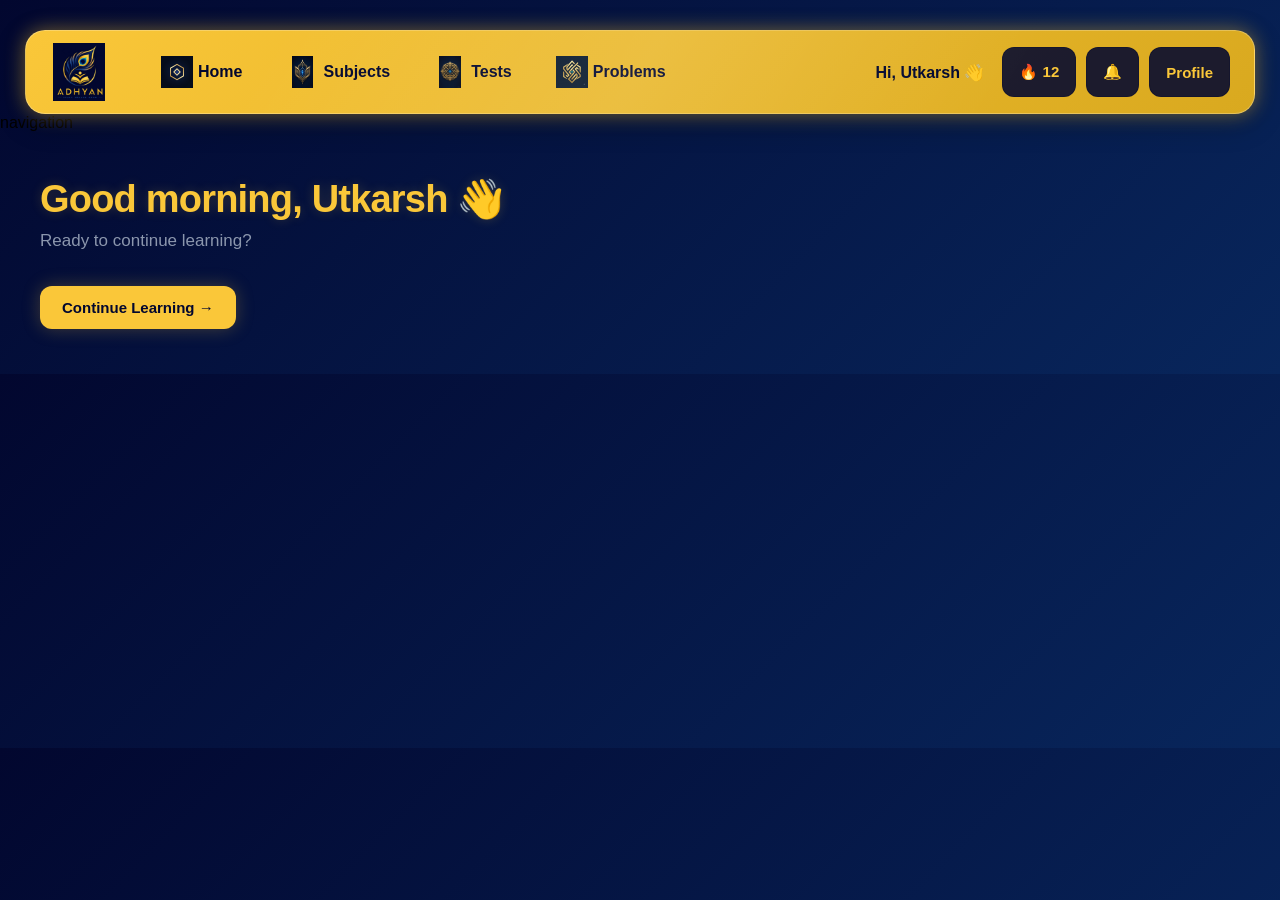
==== dashboard.html @ 23dafc2d "Add files via upload" ====
<!DOCTYPE html>
<html lang="en">

<head>
    <meta charset="UTF-8">
    <meta name="viewport" content="width=device-width, initial-scale=1.0">

    <title>Adhyan Dashboard</title>

    <link rel="stylesheet" href="dashboard.css">
</head>

<body>

    <!-- ========================= -->
    <!--        NAVBAR             -->
    <!-- ========================= -->

    <nav>

        <!-- Adhyan Logo -->
        <div class="logo">
            <img src="logo.png" alt="Adhyan">
        </div>


        <!-- Main Navigation -->
        <div class="nav-links">

            <!-- Home -->
            <button type="button" class="nav-button">
                <img src="homeicon.png" alt="">
                <span>Home</span>
            </button>


            <!-- Subjects -->
            <button type="button" class="nav-button">
                <img src="subjecticon.png" alt="">
                <span>Subjects</span>
            </button>


            <!-- Tests -->
            <button type="button" class="nav-button">
                <img src="testicon.png" alt="">
                <span>Tests</span>
            </button>


            <!-- Problems -->
            <button type="button" class="nav-button">
                <img src="problemicon.png" alt="">
                <span>Problems</span>
            </button>

        </div>


        <!-- User Actions -->
        <div class="user-actions">

            <!-- Greeting -->
            <span class="user-greeting">
                Hi, Utkarsh 👋
            </span>


            <!-- Streak -->
            <button type="button">
                🔥 12
            </button>


            <!-- Notifications -->
            <button type="button">
                🔔
            </button>


            <!-- Profile -->
            <button type="button">
                Profile
            </button>

        </div>

    </nav>


    <!-- ========================= -->
    <!--        SIDEBAR            -->
    <!-- ========================= -->

    <aside>
        navigation
    </aside>


    <!-- ========================= -->
    <!--      MAIN DASHBOARD        -->
    <!-- ========================= -->

    <main>

        <h1>
            Good morning, Utkarsh 👋
        </h1>

        <p>
            Ready to continue learning?
        </p>

        <button type="button">
            Continue Learning →
        </button>

    </main>


</body>

</html>
---- dashboard.css ----
/* ============================= */
/*             BODY              */
/* ============================= */

body {
    margin: 0;

    background: linear-gradient(
        135deg,
        #02072F,
        #08265C
    );

    font-family: Arial, sans-serif;
}


/* ============================= */
/*        GOLDEN NAVBAR          */
/* ============================= */

nav {
    display: flex;
    align-items: center;

    height: 82px;

    padding: 0 24px;

    margin: 30px 25px 0 25px;

    background: linear-gradient(
        135deg,
        #FAC739,
        #D9A91F
    );

    border: 1px solid rgba(255, 255, 255, 0.25);

    border-radius: 20px;

    box-shadow:
        0 0 20px rgba(250, 199, 57, 0.45),
        0 8px 30px rgba(0, 0, 0, 0.30);

    position: relative;
}


/* ============================= */
/*         NAVBAR SHINE          */
/* ============================= */

nav::before {
    content: "";

    position: absolute;

    inset: 0;

    background: linear-gradient(
        120deg,
        transparent 20%,
        rgba(255, 255, 255, 0.20),
        transparent 80%
    );

    opacity: 0.5;

    pointer-events: none;

    border-radius: inherit;
}


/* ============================= */
/*             LOGO              */
/* ============================= */

.logo {
    display: flex;
    align-items: center;

    margin-right: 35px;
}

.logo img {
    width: 58px;
    height: 58px;

    object-fit: contain;
}


/* ============================= */
/*        MAIN NAVIGATION        */
/* ============================= */

.nav-links {
    display: flex;
    align-items: center;

    gap: 8px;
}


/* ============================= */
/*       NAVIGATION BUTTONS      */
/* ============================= */

.nav-button {
    display: flex;
    align-items: center;
    justify-content: center;

    gap: 5px;

    height: 60px;

    padding: 0 18px;

    border: none;

    border-radius: 14px;

    background: transparent;

    color: #02072F;

    font-size: 16px;

    font-weight: 600;

    cursor: pointer;

    transition:
        background 0.25s ease,
        transform 0.25s ease,
        box-shadow 0.25s ease;
}


/* ============================= */
/*          NAV ICONS            */
/* ============================= */

.nav-button img {
    width: 32px;
    height: 32px;

    object-fit: contain;
}


/* ============================= */
/*        NAV BUTTON HOVER        */
/* ============================= */

.nav-button:hover {
    background: rgba(2, 7, 47, 0.12);

    box-shadow:
        0 0 15px rgba(2, 7, 47, 0.12);

    transform: translateY(-1px);
}


/* ============================= */
/*          USER ACTIONS         */
/* ============================= */

.user-actions {
    display: flex;
    align-items: center;

    gap: 10px;

    margin-left: auto;
}


/* ============================= */
/*          USER GREETING        */
/* ============================= */

.user-greeting {
    color: #02072F;

    font-size: 16px;

    font-weight: 600;

    margin-right: 8px;

    white-space: nowrap;
}


/* ============================= */
/*       USER ACTION BUTTONS     */
/* ============================= */

.user-actions button {
    height: 50px;

    padding: 0 16px;

    border: 1px solid rgba(2, 7, 47, 0.25);

    border-radius: 12px;

    background: rgba(2, 7, 47, 0.88);

    color: #FAC739;

    font-size: 15px;

    font-weight: 600;

    cursor: pointer;

    transition:
        background 0.25s ease,
        box-shadow 0.25s ease,
        transform 0.25s ease;
}


/* ============================= */
/*       USER BUTTON HOVER       */
/* ============================= */

.user-actions button:hover {
    background: #02072F;

    box-shadow:
        0 0 18px rgba(2, 7, 47, 0.30);

    transform: translateY(-1px);
}


/* ============================= */
/*         DASHBOARD MAIN        */
/* ============================= */

main {
    margin: 45px 40px;

    color: #F4F6FA;
}


/* ============================= */
/*        WELCOME HEADING        */
/* ============================= */

main h1 {
    margin: 0;

    color: #FAC739;

    font-size: 38px;

    font-weight: 700;

    letter-spacing: -0.8px;

    text-shadow:
        0 0 12px rgba(250, 199, 57, 0.20);
}


/* ============================= */
/*         WELCOME TEXT          */
/* ============================= */

main p {
    margin-top: 10px;

    color: #8B96AD;

    font-size: 17px;
}


/* ============================= */
/*       CONTINUE BUTTON         */
/* ============================= */

main > button {
    margin-top: 18px;

    padding: 13px 22px;

    border: none;

    border-radius: 12px;

    background: #FAC739;

    color: #02072F;

    font-size: 15px;

    font-weight: 700;

    cursor: pointer;

    box-shadow:
        0 0 18px rgba(250, 199, 57, 0.25);

    transition:
        transform 0.25s ease,
        box-shadow 0.25s ease;
}


/* ============================= */
/*      CONTINUE BUTTON HOVER    */
/* ============================= */

main > button:hover {
    transform: translateY(-2px);

    box-shadow:
        0 0 25px rgba(250, 199, 57, 0.40);
}
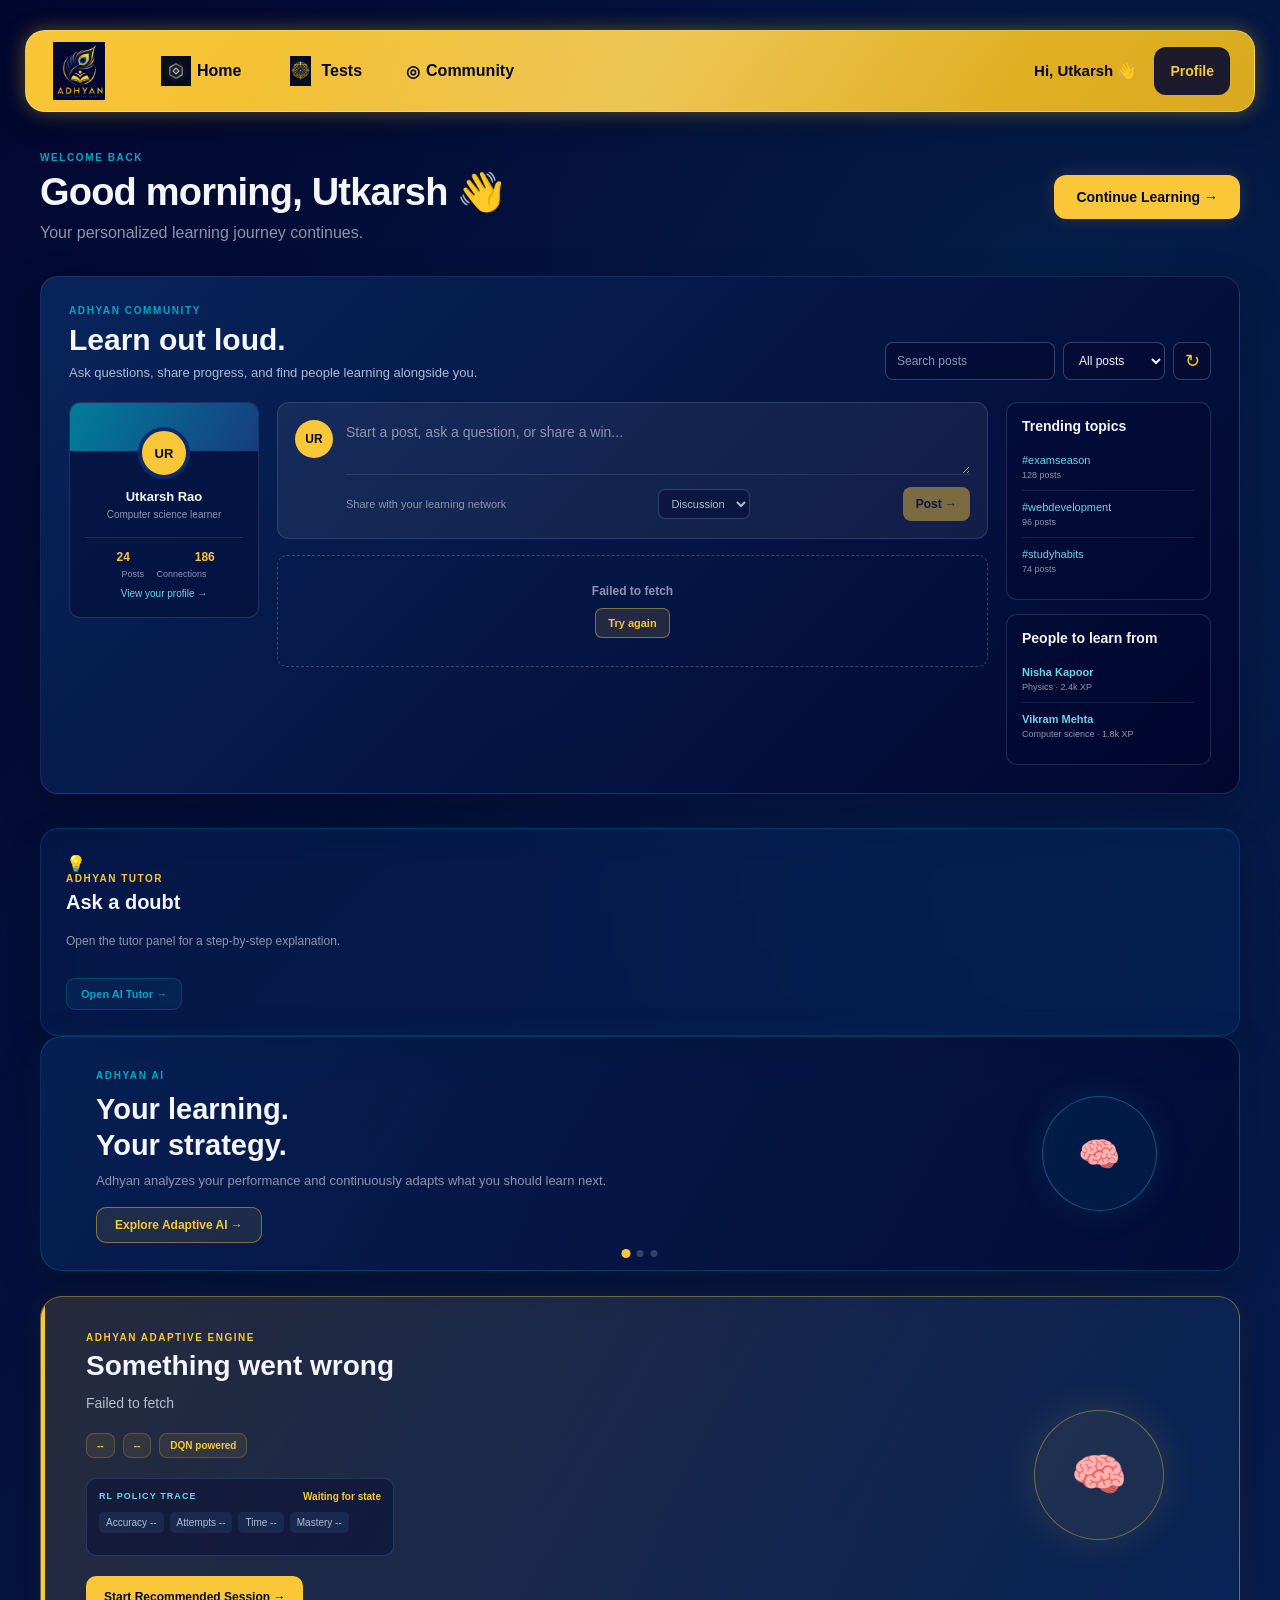
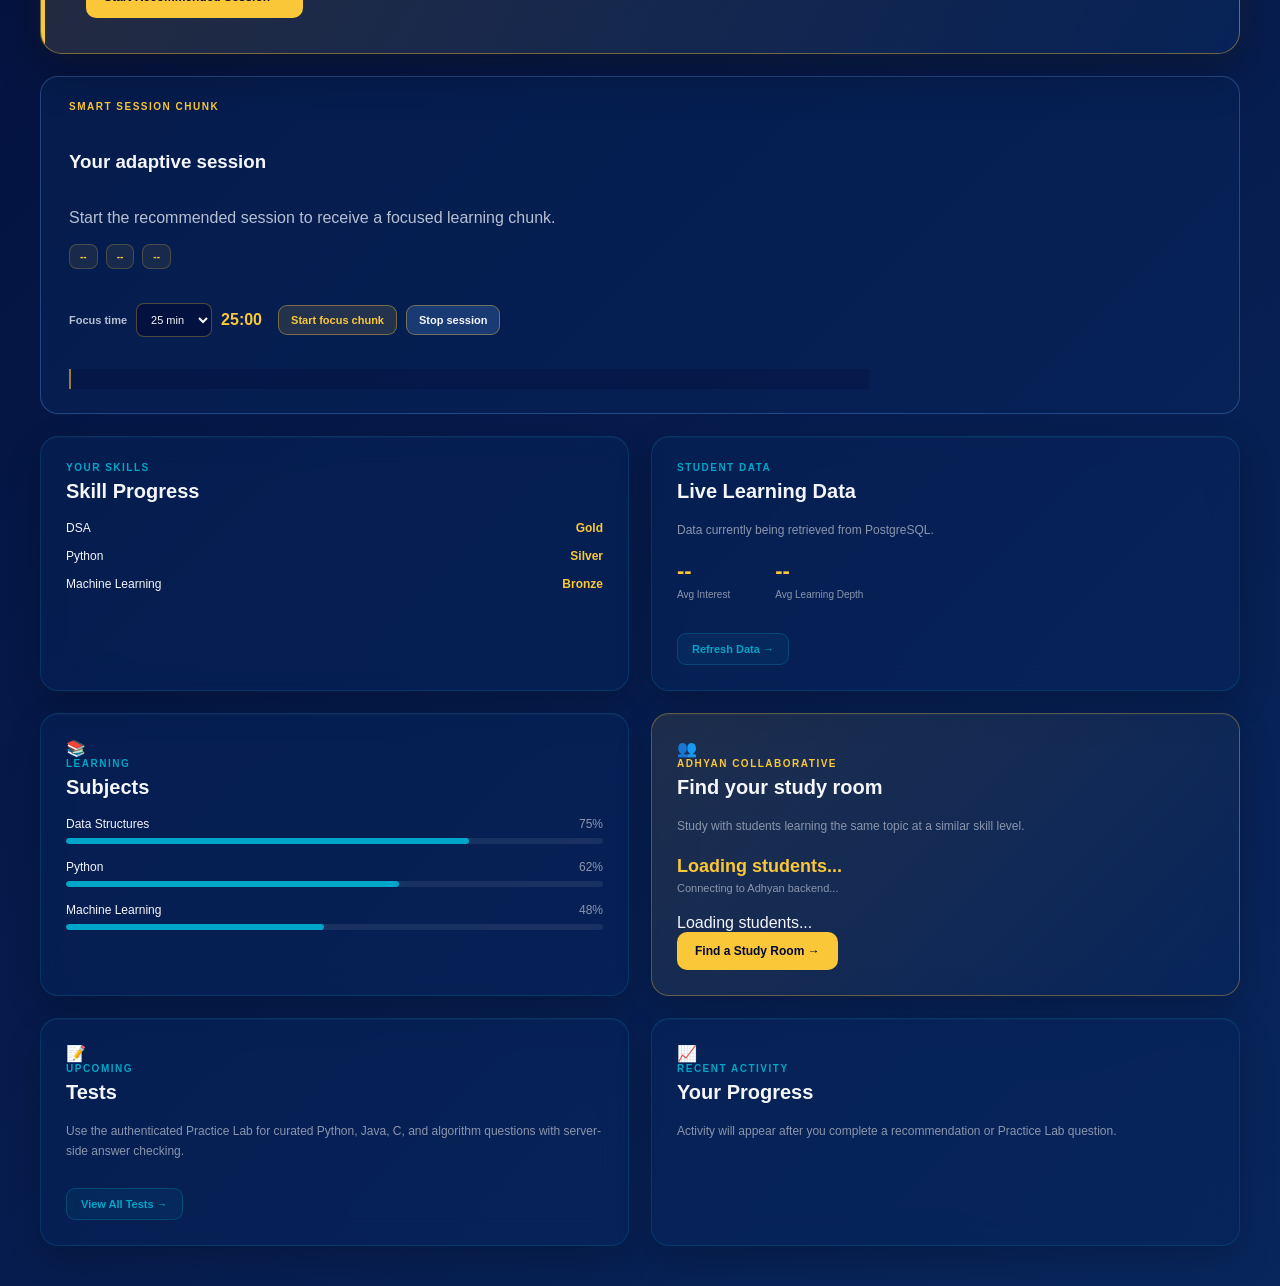
==== commit 418c9cb0: "Add files via upload" ====
--- a/dashboard.html
+++ b/dashboard.html
@@ -7,79 +7,45 @@
 
     <title>Adhyan Dashboard</title>
 
-    <link rel="stylesheet" href="dashboard.css">
+    <link rel="stylesheet" href="dashboard.css?v=5">
 </head>
 
 <body>
 
-    <!-- ========================= -->
-    <!--        NAVBAR             -->
-    <!-- ========================= -->
+    <!-- ================= NAVBAR ================= -->
 
     <nav>
 
-        <!-- Adhyan Logo -->
         <div class="logo">
             <img src="logo.png" alt="Adhyan">
         </div>
 
-
-        <!-- Main Navigation -->
         <div class="nav-links">
 
-            <!-- Home -->
             <button type="button" class="nav-button">
                 <img src="homeicon.png" alt="">
                 <span>Home</span>
             </button>
 
-
-            <!-- Subjects -->
-            <button type="button" class="nav-button">
-                <img src="subjecticon.png" alt="">
-                <span>Subjects</span>
-            </button>
-
-
-            <!-- Tests -->
             <button type="button" class="nav-button">
                 <img src="testicon.png" alt="">
                 <span>Tests</span>
             </button>
 
-
-            <!-- Problems -->
-            <button type="button" class="nav-button">
-                <img src="problemicon.png" alt="">
-                <span>Problems</span>
+            <button type="button" class="nav-button" id="community-nav">
+                <span class="nav-text-icon">◎</span>
+                <span>Community</span>
             </button>
 
         </div>
 
-
-        <!-- User Actions -->
         <div class="user-actions">
 
-            <!-- Greeting -->
             <span class="user-greeting">
                 Hi, Utkarsh 👋
             </span>
 
-
-            <!-- Streak -->
-            <button type="button">
-                🔥 12
-            </button>
-
-
-            <!-- Notifications -->
-            <button type="button">
-                🔔
-            </button>
-
-
-            <!-- Profile -->
-            <button type="button">
+            <button type="button" class="profile-btn">
                 Profile
             </button>
 
@@ -88,36 +54,691 @@
     </nav>
 
 
-    <!-- ========================= -->
-    <!--        SIDEBAR            -->
-    <!-- ========================= -->
-
-    <aside>
-        navigation
-    </aside>
-
-
-    <!-- ========================= -->
-    <!--      MAIN DASHBOARD        -->
-    <!-- ========================= -->
-
     <main>
 
-        <h1>
-            Good morning, Utkarsh 👋
-        </h1>
-
-        <p>
-            Ready to continue learning?
+        <!-- ================= WELCOME ================= -->
+
+        <section class="welcome-section">
+
+            <div>
+
+                <span class="section-label">
+                    WELCOME BACK
+                </span>
+
+                <h1>
+                    Good morning, Utkarsh 👋
+                </h1>
+
+                <p>
+                    Your personalized learning journey continues.
+                </p>
+
+            </div>
+
+            <button type="button" id="continue-learning">
+                Continue Learning →
+            </button>
+
+        </section>
+
+        <section class="community-section" id="community">
+            <div class="community-heading">
+                <div>
+                    <span class="section-label">ADHYAN COMMUNITY</span>
+                    <h2>Learn out loud.</h2>
+                    <p>Ask questions, share progress, and find people learning alongside you.</p>
+                </div>
+                <div class="community-tools">
+                    <input id="community-search" type="search" placeholder="Search posts" aria-label="Search posts">
+                    <select id="community-filter" aria-label="Filter community posts">
+                        <option value="all">All posts</option>
+                        <option value="question">Questions</option>
+                        <option value="win">Small wins</option>
+                    </select>
+                    <button type="button" class="community-refresh" id="community-refresh" aria-label="Refresh community">↻</button>
+                </div>
+            </div>
+
+                <div class="community-layout">
+                    <aside class="community-profile-rail">
+                        <div class="community-cover"></div>
+                        <div class="community-profile-avatar">UR</div>
+                        <strong>Utkarsh Rao</strong>
+                        <span>Computer science learner</span>
+                        <div class="community-profile-stats"><b>24</b><b>186</b><small>Posts&nbsp;&nbsp;&nbsp;&nbsp;&nbsp;Connections</small></div>
+                        <a href="#community">View your profile →</a>
+                    </aside>
+
+                    <div class="community-main-column">
+                        <form class="community-composer" id="community-form">
+                            <div class="community-avatar">UR</div>
+                            <div class="composer-main">
+                                <textarea id="community-content" maxlength="500" required
+                                    placeholder="Start a post, ask a question, or share a win..."></textarea>
+                                <div class="composer-footer">
+                                    <span>Share with your learning network</span>
+                                    <select id="community-topic" aria-label="Post topic">
+                                        <option value="discussion">Discussion</option>
+                                        <option value="question">Question</option>
+                                        <option value="win">Small win</option>
+                                    </select>
+                                    <button type="submit" id="community-submit" disabled>Post →</button>
+                                </div>
+                            </div>
+                        </form>
+
+                        <div class="community-feed" id="community-feed" aria-live="polite"></div>
+                    </div>
+
+                    <aside class="community-trends">
+                        <div class="community-side-card"><h3>Trending topics</h3><a href="#community">#examseason <small>128 posts</small></a><a href="#community">#webdevelopment <small>96 posts</small></a><a href="#community">#studyhabits <small>74 posts</small></a></div>
+                        <div class="community-side-card"><h3>People to learn from</h3><p><b>Nisha Kapoor</b><small>Physics · 2.4k XP</small></p><p><b>Vikram Mehta</b><small>Computer science · 1.8k XP</small></p></div>
+                    </aside>
+                </div>
+        </section>
+
+        <section class="feature-card ai-launch-card" id="doubt-coach">
+            <span class="feature-icon">💡</span>
+            <span class="feature-label">ADHYAN TUTOR</span>
+            <h3>Ask a doubt</h3>
+            <p>Open the tutor panel for a step-by-step explanation.</p>
+            <button type="button" id="open-doubt-panel" class="card-button">
+                Open AI Tutor →
+            </button>
+        </section>
+
+        <div class="ai-panel-backdrop" id="doubt-panel" hidden>
+            <section class="ai-tutor-panel" role="dialog" aria-modal="true"
+                aria-labelledby="doubt-panel-title">
+                <div class="ai-tutor-header">
+                    <div>
+                        <span class="feature-label">ADHYAN AI TUTOR</span>
+                        <h2 id="doubt-panel-title">Let's solve it together</h2>
+                    </div>
+                    <button type="button" id="close-doubt-panel"
+                        class="ai-close-button" aria-label="Close AI tutor">×</button>
+                </div>
+                <p class="ai-tutor-subtitle">
+                    Ask about Python, Java, C Programming, or Algorithms.
+                    Adhyan explains the idea and gives you a small check to try.
+                </p>
+                <div class="sample-prompts" aria-label="Sample prompts">
+                    <span>Try a sample:</span>
+                    <button type="button" class="sample-prompt"
+                        data-prompt="Explain recursion with a simple example.">Recursion</button>
+                    <button type="button" class="sample-prompt"
+                        data-prompt="Why does binary search need sorted data?">Binary search</button>
+                    <button type="button" class="sample-prompt"
+                        data-prompt="How do I fix a Java NullPointerException?">Java null</button>
+                    <button type="button" class="sample-prompt"
+                        data-prompt="What is a C pointer and how do I use it safely?">C pointers</button>
+                </div>
+                <div class="coding-controls">
+                    <label>
+                        Coding language
+                        <select id="coding-language">
+                            <option value="">Auto detect</option>
+                            <option>Python</option>
+                            <option>Java</option>
+                            <option>C</option>
+                            <option>C++</option>
+                            <option>JavaScript</option>
+                            <option>TypeScript</option>
+                            <option>SQL</option>
+                            <option>Go</option>
+                            <option>Rust</option>
+                        </select>
+                    </label>
+                    <label class="code-input-label">
+                        Optional code
+                        <textarea id="coding-code" rows="3"
+                            placeholder="Paste a snippet for debugging or review"></textarea>
+                    </label>
+                </div>
+                <form id="doubt-form">
+                    <textarea id="doubt-message" required rows="4"
+                        placeholder="Example: Why does binary search need sorted data?"></textarea>
+                    <button type="submit" class="card-button" id="doubt-submit">
+                        Explain this →
+                    </button>
+                    <button type="button" class="card-button secondary-button"
+                        id="code-orchestrate-submit">
+                        Orchestrate code →
+                    </button>
+                </form>
+                <div class="ai-answer" id="doubt-response" role="status"
+                    aria-live="polite">
+                    Your explanation will appear here.
+                </div>
+            </section>
+        </div>
+
+
+        <!-- ================= ADHYAN AI SLIDER ================= -->
+
+        <section class="promo-slider">
+
+            <!-- SLIDE 1 -->
+
+            <div class="promo-slide active">
+
+                <div class="promo-content">
+
+                    <span class="promo-label">
+                        ADHYAN AI
+                    </span>
+
+                    <h2>
+                        Your learning.<br>
+                        Your strategy.
+                    </h2>
+
+                    <p>
+                        Adhyan analyzes your performance and continuously
+                        adapts what you should learn next.
+                    </p>
+
+                    <button type="button" id="explore-adaptive">
+                        Explore Adaptive AI →
+                    </button>
+
+                </div>
+
+                <div class="promo-visual">
+
+                    <div class="ai-circle">
+                        🧠
+                    </div>
+
+                </div>
+
+            </div>
+
+
+            <!-- SLIDE 2 -->
+
+            <div class="promo-slide">
+
+                <div class="promo-content">
+
+                    <span class="promo-label">
+                        COLLABORATIVE INTELLIGENCE
+                    </span>
+
+                    <h2>
+                        Find students<br>
+                        learning like you.
+                    </h2>
+
+                    <p>
+                        Get matched with students studying the same
+                        topic at a similar skill level.
+                    </p>
+
+                    <button type="button" id="promo-study-room">
+                        Find Study Room →
+                    </button>
+
+                </div>
+
+                <div class="promo-visual">
+
+                    <div class="ai-circle">
+                        👥
+                    </div>
+
+                </div>
+
+            </div>
+
+
+            <!-- SLIDE 3 -->
+
+            <div class="promo-slide">
+
+                <div class="promo-content">
+
+                    <span class="promo-label">
+                        ADAPTIVE FOCUS
+                    </span>
+
+                    <h2>
+                        Your study routine<br>
+                        learns with you.
+                    </h2>
+
+                    <p>
+                        Study sessions can adapt according to your
+                        focus patterns and learning behavior.
+                    </p>
+
+                    <button type="button" id="promo-focus">
+                        Start Focus →
+                    </button>
+
+                </div>
+
+                <div class="promo-visual">
+
+                    <div class="challenge-icon">
+                        ⏱️
+                    </div>
+
+                </div>
+
+            </div>
+
+
+            <!-- SLIDER DOTS -->
+
+            <div class="slider-dots">
+
+                <span class="dot active"></span>
+                <span class="dot"></span>
+                <span class="dot"></span>
+
+            </div>
+
+        </section>
+
+
+<!-- ================= ADAPTIVE ENGINE ================= -->
+
+<section class="adaptive-card" id="adaptive-engine">
+
+    <div class="adaptive-content">
+
+        <span class="feature-label">
+            ADHYAN ADAPTIVE ENGINE
+        </span>
+
+        <h2 id="ai-recommendation">
+            Loading your next best learning step...
+        </h2>
+
+        <p id="ai-recommendation-text">
+            Adhyan is analyzing your learning progress.
         </p>
 
-        <button type="button">
-            Continue Learning →
+        <div class="recommendation-meta">
+            <span id="ai-subject">--</span>
+            <span id="ai-difficulty">--</span>
+            <span id="ai-status">DQN powered</span>
+        </div>
+
+        <div class="rl-trace" aria-label="Reinforcement learning policy trace">
+            <div class="rl-trace-heading">
+                <span>RL POLICY TRACE</span>
+                <strong id="rl-selected-action">Waiting for state</strong>
+            </div>
+            <div class="rl-state" id="rl-state">
+                <span>Accuracy --</span><span>Attempts --</span><span>Time --</span><span>Mastery --</span>
+            </div>
+            <div class="q-values" id="q-values" aria-label="Action value estimates"></div>
+        </div>
+
+        <button type="button" id="start-ai-session">
+            Start Recommended Session →
         </button>
 
+    </div>
+
+    <div class="adaptive-visual">
+
+        <div class="ai-orbit">
+            🧠
+        </div>
+
+    </div>
+
+</section>
+
+        <section class="coach-card" id="smart-session">
+            <span class="feature-label">SMART SESSION CHUNK</span>
+            <h3 id="session-title">Your adaptive session</h3>
+            <p id="session-plan">Start the recommended session to receive a focused learning chunk.</p>
+            <div class="recommendation-meta">
+                <span id="session-subject">--</span>
+                <span id="session-topic">--</span>
+                <span id="session-action">--</span>
+            </div>
+            <div class="focus-timer">
+                <label for="focus-length">Focus time</label>
+                <select id="focus-length">
+                    <option value="15">15 min</option>
+                    <option value="25" selected>25 min</option>
+                    <option value="45">45 min</option>
+                </select>
+                <strong id="focus-countdown">25:00</strong>
+                <button type="button" id="focus-timer-button">Start focus chunk</button>
+                <button type="button" id="stop-focus-button" class="secondary-button">
+                    Stop session
+                </button>
+            </div>
+            <p id="ai-explanation" class="recommendation-reason"></p>
+        </section>
+
+        <!-- ================= QUICK STATS ================= -->
+
+        <section class="quick-stats">
+
+
+            <!-- SKILLS -->
+
+            <div class="stat-card">
+
+                <span class="stat-label">
+                    YOUR SKILLS
+                </span>
+
+                <h3>
+                    Skill Progress
+                </h3>
+
+                <div class="skill-row">
+                    <span>DSA</span>
+                    <strong>Gold</strong>
+                </div>
+
+                <div class="skill-row">
+                    <span>Python</span>
+                    <strong>Silver</strong>
+                </div>
+
+                <div class="skill-row">
+                    <span>Machine Learning</span>
+                    <strong>Bronze</strong>
+                </div>
+
+            </div>
+
+
+            <!-- DYNAMIC DATABASE STATS -->
+
+            <div class="stat-card">
+
+                <span class="stat-label">
+                    STUDENT DATA
+                </span>
+
+                <h3>
+                    Live Learning Data
+                </h3>
+
+                <p>
+                    Data currently being retrieved from PostgreSQL.
+                </p>
+
+                <div class="study-stats">
+
+                    <div>
+
+                        <strong id="interest-level">
+                            --
+                        </strong>
+
+                        <span>
+                            Avg Interest
+                        </span>
+
+                    </div>
+
+
+                    <div>
+
+                        <strong id="learning-depth">
+                            --
+                        </strong>
+
+                        <span>
+                            Avg Learning Depth
+                        </span>
+
+                    </div>
+
+                </div>
+
+                <button
+                    type="button"
+                    class="card-button"
+                    id="refresh-dashboard">
+
+                    Refresh Data →
+
+                </button>
+
+            </div>
+
+        </section>
+
+
+        <!-- ================= MAIN FEATURES ================= -->
+
+        <section class="main-features">
+
+
+            <!-- ================= SUBJECTS ================= -->
+
+            <div class="feature-card">
+
+                <span class="feature-icon">
+                    📚
+                </span>
+
+                <span class="stat-label">
+                    LEARNING
+                </span>
+
+                <h3>
+                    Subjects
+                </h3>
+
+
+                <div class="subject-row">
+
+                    <span>
+                        Data Structures
+                    </span>
+
+                    <span>
+                        75%
+                    </span>
+
+                </div>
+
+                <div class="mini-progress">
+                    <div style="width: 75%;"></div>
+                </div>
+
+
+                <div class="subject-row">
+
+                    <span>
+                        Python
+                    </span>
+
+                    <span>
+                        62%
+                    </span>
+
+                </div>
+
+                <div class="mini-progress">
+                    <div style="width: 62%;"></div>
+                </div>
+
+
+                <div class="subject-row">
+
+                    <span>
+                        Machine Learning
+                    </span>
+
+                    <span>
+                        48%
+                    </span>
+
+                </div>
+
+                <div class="mini-progress">
+                    <div style="width: 48%;"></div>
+                </div>
+
+            </div>
+
+
+            <!-- ================= COLLABORATION ================= -->
+
+            <div class="feature-card collaboration-card">
+
+                <span class="feature-icon">
+                    👥
+                </span>
+
+                <span class="feature-label">
+                    ADHYAN COLLABORATIVE
+                </span>
+
+                <h3>
+                    Find your study room
+                </h3>
+
+                <p>
+                    Study with students learning the same topic
+                    at a similar skill level.
+                </p>
+
+
+                <!-- DYNAMIC STUDENT COUNT -->
+
+                <div class="room-info">
+
+                    <strong id="student-count">
+                        Loading students...
+                    </strong>
+
+                    <span id="student-topic">
+                        Connecting to Adhyan backend...
+                    </span>
+
+                </div>
+
+
+                <!-- DYNAMIC STUDENT LIST -->
+
+                <div id="student-list">
+
+                    Loading students...
+
+                </div>
+
+
+                <button
+                    type="button"
+                    id="refresh-students">
+
+                    Find a Study Room →
+
+                </button>
+
+            </div>
+
+
+            <!-- ================= TESTS ================= -->
+
+            <div class="feature-card">
+
+                <span class="feature-icon">
+                    📝
+                </span>
+
+                <span class="stat-label">
+                    UPCOMING
+                </span>
+
+                <h3>
+                    Tests
+                </h3>
+
+
+                <p>
+                    Use the authenticated Practice Lab for curated Python,
+                    Java, C, and algorithm questions with server-side answer
+                    checking.
+                </p>
+
+
+                <button type="button" id="open-practice" class="card-button">
+                    View All Tests →
+                </button>
+
+            </div>
+
+
+            <!-- ================= ACTIVITY ================= -->
+
+            <div class="feature-card">
+
+                <span class="feature-icon">
+                    📈
+                </span>
+
+                <span class="stat-label">
+                    RECENT ACTIVITY
+                </span>
+
+                <h3>
+                    Your Progress
+                </h3>
+
+
+                <p>
+                    Activity will appear after you complete a recommendation
+                    or Practice Lab question.
+                </p>
+
+            </div>
+
+        </section>
+
     </main>
 
 
+    <!-- ================= JAVASCRIPT ================= -->
+
+    <script src="runtime-config.js?v=1"></script>
+    <script src="dashboard.js?v=15"></script>
+    <script src="community.js?v=1"></script>
+    <script>
+        (() => {
+            const bind = (id, action) => {
+                const element = document.getElementById(id);
+                if (!element || element.dataset.fallbackBound) return;
+                element.dataset.fallbackBound = "true";
+                element.addEventListener("click", action);
+            };
+            bind("open-practice", () => {
+                if (typeof openPractice === "function") openPractice();
+            });
+            bind("continue-learning", () => {
+                if (typeof startRecommendedSession === "function") startRecommendedSession();
+            });
+            bind("explore-adaptive", () => {
+                document.getElementById("ai-recommendation")?.scrollIntoView({behavior: "smooth"});
+            });
+            bind("promo-focus", () => {
+                if (typeof toggleFocusTimer === "function") toggleFocusTimer();
+            });
+            bind("promo-study-room", () => {
+                if (typeof loadStudents === "function") loadStudents();
+            });
+            bind("community-nav", () => {
+                window.location.href = "community.html";
+            });
+        })();
+    </script>
+
 </body>
 
 </html>
--- a/dashboard.css
+++ b/dashboard.css
@@ -1,23 +1,45 @@
-/* ============================= */
-/*             BODY              */
-/* ============================= */
+/* =====================================================
+   ADHYAN DASHBOARD
+   ===================================================== */
+
+* {
+    box-sizing: border-box;
+}
 
 body {
     margin: 0;
-
-    background: linear-gradient(
-        135deg,
-        #02072F,
-        #08265C
-    );
+    min-height: 100vh;
+
+    background:
+        radial-gradient(circle at 80% 10%, rgba(0, 166, 200, 0.08), transparent 30%),
+        linear-gradient(135deg, #02072F, #08265C);
 
     font-family: Arial, sans-serif;
-}
-
-
-/* ============================= */
-/*        GOLDEN NAVBAR          */
-/* ============================= */
+    color: #F4F6FA;
+}
+
+button,
+select,
+input {
+    font: inherit;
+}
+
+button {
+    appearance: none;
+    -webkit-tap-highlight-color: transparent;
+}
+
+button:focus-visible,
+select:focus-visible,
+input:focus-visible {
+    outline: 2px solid #68AAFF;
+    outline-offset: 3px;
+}
+
+
+/* =====================================================
+   NAVBAR
+   ===================================================== */
 
 nav {
     display: flex;
@@ -25,9 +47,8 @@
 
     height: 82px;
 
+    margin: 30px 25px 0;
     padding: 0 24px;
-
-    margin: 30px 25px 0 25px;
 
     background: linear-gradient(
         135deg,
@@ -36,52 +57,44 @@
     );
 
     border: 1px solid rgba(255, 255, 255, 0.25);
-
     border-radius: 20px;
 
     box-shadow:
-        0 0 20px rgba(250, 199, 57, 0.45),
-        0 8px 30px rgba(0, 0, 0, 0.30);
+        0 0 20px rgba(250, 199, 57, 0.35),
+        0 8px 30px rgba(0, 0, 0, 0.3);
 
     position: relative;
-}
-
-
-/* ============================= */
-/*         NAVBAR SHINE          */
-/* ============================= */
+    overflow: hidden;
+}
 
 nav::before {
     content: "";
 
     position: absolute;
-
     inset: 0;
 
-    background: linear-gradient(
-        120deg,
-        transparent 20%,
-        rgba(255, 255, 255, 0.20),
-        transparent 80%
-    );
-
-    opacity: 0.5;
+    background:
+        linear-gradient(
+            120deg,
+            transparent 20%,
+            rgba(255, 255, 255, 0.2),
+            transparent 80%
+        );
 
     pointer-events: none;
-
-    border-radius: inherit;
-}
-
-
-/* ============================= */
-/*             LOGO              */
-/* ============================= */
+}
+
+
+/* LOGO */
 
 .logo {
     display: flex;
     align-items: center;
 
     margin-right: 35px;
+
+    position: relative;
+    z-index: 2;
 }
 
 .logo img {
@@ -92,35 +105,30 @@
 }
 
 
-/* ============================= */
-/*        MAIN NAVIGATION        */
-/* ============================= */
+/* NAV LINKS */
 
 .nav-links {
     display: flex;
     align-items: center;
 
     gap: 8px;
-}
-
-
-/* ============================= */
-/*       NAVIGATION BUTTONS      */
-/* ============================= */
+
+    position: relative;
+    z-index: 2;
+}
 
 .nav-button {
     display: flex;
     align-items: center;
     justify-content: center;
 
-    gap: 5px;
+    gap: 6px;
 
     height: 60px;
 
     padding: 0 18px;
 
     border: none;
-
     border-radius: 14px;
 
     background: transparent;
@@ -128,47 +136,28 @@
     color: #02072F;
 
     font-size: 16px;
-
     font-weight: 600;
 
     cursor: pointer;
 
-    transition:
-        background 0.25s ease,
-        transform 0.25s ease,
-        box-shadow 0.25s ease;
-}
-
-
-/* ============================= */
-/*          NAV ICONS            */
-/* ============================= */
+    transition: 0.25s ease;
+}
 
 .nav-button img {
-    width: 32px;
-    height: 32px;
+    width: 30px;
+    height: 30px;
 
     object-fit: contain;
 }
-
-
-/* ============================= */
-/*        NAV BUTTON HOVER        */
-/* ============================= */
 
 .nav-button:hover {
     background: rgba(2, 7, 47, 0.12);
 
-    box-shadow:
-        0 0 15px rgba(2, 7, 47, 0.12);
-
     transform: translateY(-1px);
 }
 
 
-/* ============================= */
-/*          USER ACTIONS         */
-/* ============================= */
+/* USER ACTIONS */
 
 .user-actions {
     display: flex;
@@ -177,18 +166,15 @@
     gap: 10px;
 
     margin-left: auto;
-}
-
-
-/* ============================= */
-/*          USER GREETING        */
-/* ============================= */
+
+    position: relative;
+    z-index: 2;
+}
 
 .user-greeting {
     color: #02072F;
 
-    font-size: 16px;
-
+    font-size: 15px;
     font-weight: 600;
 
     margin-right: 8px;
@@ -196,134 +182,1520 @@
     white-space: nowrap;
 }
 
-
-/* ============================= */
-/*       USER ACTION BUTTONS     */
-/* ============================= */
-
 .user-actions button {
-    height: 50px;
-
-    padding: 0 16px;
+    height: 48px;
+
+    padding: 0 15px;
 
     border: 1px solid rgba(2, 7, 47, 0.25);
-
     border-radius: 12px;
 
     background: rgba(2, 7, 47, 0.88);
 
     color: #FAC739;
 
-    font-size: 15px;
-
+    font-size: 14px;
     font-weight: 600;
 
     cursor: pointer;
 
-    transition:
-        background 0.25s ease,
-        box-shadow 0.25s ease,
-        transform 0.25s ease;
-}
-
-
-/* ============================= */
-/*       USER BUTTON HOVER       */
-/* ============================= */
+    transition: 0.25s ease;
+}
 
 .user-actions button:hover {
     background: #02072F;
 
+    transform: translateY(-1px);
+
     box-shadow:
-        0 0 18px rgba(2, 7, 47, 0.30);
-
+        0 0 18px rgba(2, 7, 47, 0.3);
+}
+
+
+/* =====================================================
+   MAIN
+   ===================================================== */
+
+main {
+    margin: 40px;
+}
+
+
+/* =====================================================
+   WELCOME
+   ===================================================== */
+
+.welcome-section {
+    display: flex;
+    align-items: center;
+    justify-content: space-between;
+
+    margin-bottom: 28px;
+}
+
+.section-label {
+    display: block;
+
+    margin-bottom: 7px;
+
+    color: #00A6C8;
+
+    font-size: 10px;
+    font-weight: 700;
+
+    letter-spacing: 1.6px;
+}
+
+.welcome-section h1 {
+    margin: 0;
+
+    color: #F4F6FA;
+
+    font-size: 38px;
+    font-weight: 700;
+
+    letter-spacing: -0.8px;
+}
+
+.welcome-section p {
+    margin: 10px 0 0;
+
+    color: #8B96AD;
+
+    font-size: 16px;
+}
+
+.welcome-section > button {
+    padding: 14px 22px;
+
+    border: none;
+    border-radius: 12px;
+
+    background: #FAC739;
+
+    color: #02072F;
+
+    font-size: 14px;
+    font-weight: 700;
+
+    cursor: pointer;
+
+    transition: 0.25s ease;
+
+    box-shadow:
+        0 0 18px rgba(250, 199, 57, 0.15);
+}
+
+.welcome-section > button:hover {
+    background: #FFD45C;
+
+    transform: translateY(-2px);
+
+    box-shadow:
+        0 0 25px rgba(250, 199, 57, 0.3);
+}
+
+
+/* =====================================================
+   PROMOTIONAL / FEATURE SLIDER
+   ===================================================== */
+
+.promo-slider {
+    position: relative;
+
+    width: 100%;
+    height: 235px;
+
+    margin-bottom: 25px;
+
+    overflow: hidden;
+
+    border-radius: 22px;
+
+    background:
+        linear-gradient(
+            120deg,
+            rgba(8, 38, 92, 0.72),
+            rgba(2, 7, 47, 0.7)
+        );
+
+    border: 1px solid rgba(0, 166, 200, 0.25);
+
+    box-shadow:
+        0 15px 40px rgba(0, 0, 0, 0.25),
+        0 0 30px rgba(0, 166, 200, 0.08);
+}
+
+
+/* SLIDES */
+
+.promo-slide {
+    position: absolute;
+
+    inset: 0;
+
+    display: flex;
+    align-items: center;
+    justify-content: space-between;
+
+    padding: 30px 55px;
+
+    opacity: 0;
+
+    transform: translateX(100%);
+
+    transition:
+        transform 0.6s ease,
+        opacity 0.6s ease;
+
+    pointer-events: none;
+}
+
+.promo-slide.active {
+    opacity: 1;
+
+    transform: translateX(0);
+
+    pointer-events: auto;
+}
+
+
+/* CONTENT */
+
+.promo-content {
+    max-width: 65%;
+}
+
+.promo-label {
+    color: #00A6C8;
+
+    font-size: 10px;
+    font-weight: 700;
+
+    letter-spacing: 1.6px;
+}
+
+.promo-content h2 {
+    margin: 8px 0;
+
+    color: #F4F6FA;
+
+    font-size: 29px;
+
+    line-height: 1.25;
+}
+
+.promo-content p {
+    max-width: 520px;
+
+    margin: 0 0 16px;
+
+    color: #8B96AD;
+
+    font-size: 13px;
+
+    line-height: 1.5;
+}
+
+.promo-content button {
+    padding: 10px 18px;
+
+    border: 1px solid rgba(250, 199, 57, 0.45);
+    border-radius: 10px;
+
+    background: rgba(250, 199, 57, 0.1);
+
+    color: #FAC739;
+
+    font-size: 12px;
+    font-weight: 600;
+
+    cursor: pointer;
+
+    transition: 0.25s ease;
+}
+
+.promo-content button:hover {
+    background: rgba(250, 199, 57, 0.2);
+
+    transform: translateY(-2px);
+
+    box-shadow:
+        0 0 18px rgba(250, 199, 57, 0.15);
+}
+
+
+/* VISUAL */
+
+.promo-visual {
+    display: flex;
+    align-items: center;
+    justify-content: center;
+
+    width: 170px;
+    height: 170px;
+}
+
+.ai-circle,
+.challenge-icon {
+    display: flex;
+    align-items: center;
+    justify-content: center;
+
+    width: 115px;
+    height: 115px;
+
+    border-radius: 50%;
+
+    background: rgba(0, 166, 200, 0.08);
+
+    border: 1px solid rgba(0, 166, 200, 0.45);
+
+    color: #00A6C8;
+
+    font-size: 34px;
+
+    box-shadow:
+        0 0 35px rgba(0, 166, 200, 0.12);
+}
+
+.challenge-icon {
+    background: rgba(250, 199, 57, 0.08);
+
+    border-color: rgba(250, 199, 57, 0.45);
+
+    color: #FAC739;
+
+    font-size: 36px;
+}
+
+
+/* DOTS */
+
+.slider-dots {
+    position: absolute;
+
+    bottom: 13px;
+    left: 50%;
+
+    display: flex;
+
+    gap: 7px;
+
+    transform: translateX(-50%);
+}
+
+.dot {
+    width: 7px;
+    height: 7px;
+
+    border-radius: 50%;
+
+    background: rgba(139, 150, 173, 0.35);
+
+    cursor: pointer;
+
+    transition: 0.25s ease;
+}
+
+.dot.active {
+    background: #FAC739;
+
+    transform: scale(1.3);
+}
+
+
+/* =====================================================
+   ADAPTIVE ENGINE
+   ===================================================== */
+
+.adaptive-card {
+    display: flex;
+    align-items: center;
+    justify-content: space-between;
+
+    min-height: 245px;
+
+    padding: 35px 45px;
+
+    margin-bottom: 22px;
+
+    border-radius: 22px;
+
+    background:
+        linear-gradient(
+            120deg,
+            rgba(250, 199, 57, 0.14),
+            rgba(8, 38, 92, 0.62)
+        );
+
+    border: 1px solid rgba(250, 199, 57, 0.4);
+
+    box-shadow:
+        0 18px 45px rgba(0, 0, 0, 0.28),
+        0 0 30px rgba(250, 199, 57, 0.06);
+
+    position: relative;
+
+    overflow: hidden;
+}
+
+.adaptive-card::before {
+    content: "";
+
+    position: absolute;
+
+    left: 0;
+    top: 0;
+
+    width: 4px;
+    height: 100%;
+
+    background: #FAC739;
+}
+
+.adaptive-content {
+    max-width: 720px;
+}
+
+.feature-label {
+    display: block;
+
+    margin-bottom: 7px;
+
+    color: #FAC739;
+
+    font-size: 10px;
+    font-weight: 700;
+
+    letter-spacing: 1.5px;
+}
+
+.adaptive-card h2 {
+    margin: 7px 0 10px;
+
+    color: #F4F6FA;
+
+    font-size: 28px;
+}
+
+.adaptive-card p {
+    max-width: 620px;
+
+    margin: 0 0 18px;
+
+    color: #B7C0D2;
+
+    font-size: 14px;
+
+    line-height: 1.6;
+}
+
+.recommendation-meta {
+    display: flex;
+
+    flex-wrap: wrap;
+
+    gap: 8px;
+
+    margin-bottom: 20px;
+}
+
+.recommendation-meta span {
+    padding: 6px 10px;
+
+    border-radius: 8px;
+
+    background: rgba(250, 199, 57, 0.08);
+
+    border: 1px solid rgba(250, 199, 57, 0.22);
+
+    color: #FAC739;
+
+    font-size: 10px;
+    font-weight: 600;
+}
+
+.rl-trace {
+    max-width: 690px;
+    margin: 2px 0 20px;
+    padding: 12px;
+    border: 1px solid rgba(104, 170, 255, 0.2);
+    border-radius: 10px;
+    background: rgba(2, 7, 47, 0.38);
+}
+
+.rl-trace-heading,
+.rl-state,
+.q-value {
+    display: flex;
+    align-items: center;
+}
+
+.rl-trace-heading {
+    justify-content: space-between;
+    color: #68D5E9;
+    font-size: 9px;
+    font-weight: 700;
+    letter-spacing: 1.1px;
+}
+
+.rl-trace-heading strong {
+    color: #FAC739;
+    font-size: 10px;
+    letter-spacing: 0;
+}
+
+.rl-state {
+    flex-wrap: wrap;
+    gap: 6px;
+    margin: 10px 0;
+}
+
+.rl-state span {
+    padding: 5px 7px;
+    border-radius: 5px;
+    background: rgba(104, 170, 255, 0.1);
+    color: #AEBBD0;
+    font-size: 10px;
+}
+
+.q-values {
+    display: grid;
+    grid-template-columns: repeat(2, minmax(0, 1fr));
+    gap: 6px 14px;
+}
+
+.q-value {
+    gap: 7px;
+    color: #8B96AD;
+    font-size: 9px;
+}
+
+.q-value > span {
+    width: 72px;
+}
+
+.q-value i {
+    flex: 1;
+    height: 5px;
+    overflow: hidden;
+    border-radius: 5px;
+    background: rgba(174, 187, 208, 0.16);
+}
+
+.q-value b {
+    display: block;
+    height: 100%;
+    border-radius: inherit;
+    background: #68D5E9;
+}
+
+.q-value em {
+    width: 35px;
+    color: #AEBBD0;
+    font-size: 9px;
+    font-style: normal;
+    text-align: right;
+}
+
+.q-value.selected > span,
+.q-value.selected em {
+    color: #FAC739;
+    font-weight: 700;
+}
+
+.q-value.selected b {
+    background: #FAC739;
+}
+
+.recommendation-reason {
+    display: flex;
+    flex-direction: column;
+    gap: 4px;
+    max-width: 620px;
+    margin: -6px 0 20px;
+    padding: 10px 12px;
+    border-left: 2px solid rgba(250, 199, 57, 0.6);
+    background: rgba(2, 7, 47, 0.24);
+    color: #B7C0D2;
+    font-size: 11px;
+    line-height: 1.5;
+}
+
+.recommendation-reason strong {
+    color: #FAC739;
+    font-size: 10px;
+    letter-spacing: 0.8px;
+    text-transform: uppercase;
+}
+
+.focus-timer {
+    display: flex;
+    align-items: center;
+    flex-wrap: wrap;
+    gap: 9px;
+    margin: 0 0 18px;
+}
+
+.focus-timer label {
+    color: #B7C0D2;
+    font-size: 11px;
+    font-weight: 600;
+}
+
+.focus-timer select,
+.focus-timer button {
+    padding: 8px 10px;
+    border: 1px solid rgba(250, 199, 57, 0.3);
+    border-radius: 8px;
+    background: rgba(2, 7, 47, 0.5);
+    color: #F4F6FA;
+    font-size: 11px;
+}
+
+.focus-timer button {
+    cursor: pointer;
+}
+
+.focus-timer strong {
+    min-width: 48px;
+    color: #FAC739;
+    font-variant-numeric: tabular-nums;
+}
+
+.coach-card {
+    display: grid;
+    gap: 14px;
+    margin-bottom: 22px;
+    padding: 24px 28px;
+    border: 1px solid rgba(104, 170, 255, 0.3);
+    border-radius: 18px;
+    background: rgba(8, 38, 92, 0.45);
+}
+
+.ai-panel-open {
+    overflow: hidden;
+}
+
+.ai-panel-backdrop {
+    position: fixed;
+    inset: 0;
+    z-index: 20;
+    display: grid;
+    place-items: center;
+    padding: 24px;
+    background: rgba(1, 4, 25, 0.78);
+    backdrop-filter: blur(8px);
+}
+
+.ai-panel-backdrop[hidden] {
+    display: none;
+}
+
+.ai-tutor-panel {
+    width: min(720px, 100%);
+    max-height: min(760px, 90vh);
+    overflow: auto;
+    padding: 30px;
+    border: 1px solid rgba(104, 170, 255, 0.5);
+    border-radius: 24px;
+    background: linear-gradient(145deg, #092c68, #07143e);
+    box-shadow: 0 24px 80px rgba(0, 0, 0, 0.45);
+    animation: tutor-panel-in 0.2s ease-out;
+}
+
+.ai-tutor-header {
+    display: flex;
+    justify-content: space-between;
+    gap: 20px;
+}
+
+.ai-tutor-panel h2 {
+    margin: 8px 0;
+    color: #f4f6fa;
+}
+
+.ai-tutor-subtitle {
+    color: #b7c0d2;
+    line-height: 1.5;
+}
+
+.sample-prompts {
+    display: flex;
+    flex-wrap: wrap;
+    align-items: center;
+    gap: 8px;
+    margin-top: 16px;
+    color: #b7c0d2;
+    font-size: 12px;
+}
+
+.sample-prompt {
+    padding: 7px 10px;
+    border: 1px solid rgba(104, 170, 255, 0.4);
+    border-radius: 999px;
+    background: rgba(104, 170, 255, 0.12);
+    color: #f4f6fa;
+    cursor: pointer;
+}
+
+.sample-prompt:hover,
+.sample-prompt:focus-visible {
+    border-color: #fac739;
+    background: rgba(250, 199, 57, 0.16);
+}
+
+.coding-controls {
+    display: grid;
+    gap: 12px;
+    margin-top: 18px;
+}
+
+.coding-controls label {
+    display: grid;
+    gap: 6px;
+    color: #b7c0d2;
+    font-size: 12px;
+}
+
+.coding-controls select {
+    width: fit-content;
+    min-width: 160px;
+    padding: 9px 10px;
+    border: 1px solid rgba(104, 170, 255, 0.4);
+    border-radius: 9px;
+    background: rgba(2, 7, 47, 0.7);
+    color: #f4f6fa;
+}
+
+.coding-controls textarea {
+    width: 100%;
+    box-sizing: border-box;
+    padding: 12px;
+    resize: vertical;
+    border: 1px solid rgba(104, 170, 255, 0.4);
+    border-radius: 10px;
+    background: rgba(2, 7, 47, 0.7);
+    color: #f4f6fa;
+    font: inherit;
+}
+
+.secondary-button {
+    background: rgba(104, 170, 255, 0.2) !important;
+    color: #f4f6fa !important;
+}
+
+.ai-close-button {
+    width: 38px;
+    height: 38px;
+    padding: 0;
+    border: 1px solid rgba(255, 255, 255, 0.25);
+    border-radius: 50%;
+    background: transparent;
+    color: #f4f6fa;
+    font-size: 26px;
+    cursor: pointer;
+}
+
+.ai-tutor-panel form {
+    display: grid;
+    gap: 12px;
+    margin-top: 20px;
+}
+
+.ai-tutor-panel textarea {
+    width: 100%;
+    box-sizing: border-box;
+    padding: 14px;
+    resize: vertical;
+    border: 1px solid rgba(104, 170, 255, 0.4);
+    border-radius: 12px;
+    background: rgba(2, 7, 47, 0.7);
+    color: #f4f6fa;
+    font: inherit;
+}
+
+.ai-answer {
+    min-height: 90px;
+    margin-top: 18px;
+    padding: 18px;
+    border-left: 3px solid #fac739;
+    border-radius: 10px;
+    background: rgba(2, 7, 47, 0.55);
+    color: #f4f6fa;
+    line-height: 1.65;
+    white-space: pre-wrap;
+}
+
+@keyframes tutor-panel-in {
+    from { opacity: 0; transform: scale(0.96) translateY(12px); }
+    to { opacity: 1; transform: scale(1) translateY(0); }
+}
+
+.practice-panel {
+    margin-top: 2rem;
+    padding: 2rem;
+    border: 1px solid var(--border-color, #dfe5ef);
+    border-radius: 1.25rem;
+    background: var(--surface, #ffffff);
+}
+
+.practice-header {
+    display: flex;
+    align-items: flex-start;
+    justify-content: space-between;
+    gap: 1rem;
+}
+
+.practice-options {
+    display: grid;
+    gap: .75rem;
+    margin-top: 1.25rem;
+}
+
+.practice-option {
+    padding: .85rem 1rem;
+    border: 1px solid var(--border-color, #dfe5ef);
+    border-radius: .75rem;
+    background: transparent;
+    color: inherit;
+    cursor: pointer;
+    text-align: left;
+}
+
+.practice-option:hover,
+.practice-option:focus-visible,
+.practice-correct {
+    border-color: var(--accent, #5b5ce2);
+    background: rgba(91, 92, 226, .1);
+}
+
+.practice-option:disabled {
+    cursor: default;
+    opacity: .8;
+}
+
+.practice-feedback {
+    min-height: 2.5rem;
+    margin-top: 1rem;
+    line-height: 1.5;
+}
+
+.coach-card h2 {
+    margin: 6px 0;
+    color: #F4F6FA;
+    font-size: 22px;
+}
+
+.coach-card p {
+    max-width: 800px;
+    margin: 0;
+    color: #B7C0D2;
+    line-height: 1.5;
+}
+
+.coach-card form {
+    display: flex;
+    gap: 10px;
+}
+
+.coach-card input {
+    flex: 1;
+    min-width: 0;
+    padding: 12px;
+    border: 1px solid rgba(104, 170, 255, 0.35);
+    border-radius: 9px;
+    background: rgba(2, 7, 47, 0.6);
+    color: #F4F6FA;
+}
+
+.coach-card button {
+    padding: 12px 16px;
+    border: 0;
+    border-radius: 9px;
+    background: #68AAFF;
+    color: #02072F;
+    font-weight: 700;
+    cursor: pointer;
+}
+
+.adaptive-card button,
+.collaboration-card button {
+    padding: 12px 18px;
+
+    border: none;
+    border-radius: 10px;
+
+    background: #FAC739;
+
+    color: #02072F;
+
+    font-size: 12px;
+    font-weight: 700;
+
+    cursor: pointer;
+
+    transition: 0.25s ease;
+}
+
+.adaptive-card > .adaptive-content > button {
+    min-height: 42px;
+}
+
+.focus-timer button {
+    padding: 8px 12px;
+    border: 1px solid rgba(250, 199, 57, 0.4);
+    background: rgba(250, 199, 57, 0.12);
+    color: #FAC739;
+    font-size: 11px;
+    font-weight: 700;
+    transition: 0.2s ease;
+}
+
+.focus-timer button:hover {
+    background: rgba(250, 199, 57, 0.22);
     transform: translateY(-1px);
 }
 
-
-/* ============================= */
-/*         DASHBOARD MAIN        */
-/* ============================= */
-
-main {
-    margin: 45px 40px;
-
+.focus-timer select {
+    min-height: 34px;
+    cursor: pointer;
+}
+
+.focus-timer select option {
+    background: #08265C;
     color: #F4F6FA;
 }
 
-
-/* ============================= */
-/*        WELCOME HEADING        */
-/* ============================= */
-
-main h1 {
-    margin: 0;
-
+.coach-card button:hover {
+    background: #86BDFF;
+    transform: translateY(-1px);
+}
+
+.coach-card button:disabled,
+.focus-timer button:disabled,
+.adaptive-card button:disabled {
+    opacity: 0.6;
+    cursor: not-allowed;
+    transform: none;
+}
+
+.adaptive-card button:hover,
+.collaboration-card button:hover {
+    transform: translateY(-2px);
+
+    box-shadow:
+        0 0 20px rgba(250, 199, 57, 0.25);
+}
+
+
+/* ADAPTIVE VISUAL */
+
+.adaptive-visual {
+    display: flex;
+    align-items: center;
+    justify-content: center;
+
+    width: 190px;
+    height: 190px;
+}
+
+.ai-orbit {
+    display: flex;
+    align-items: center;
+    justify-content: center;
+
+    width: 130px;
+    height: 130px;
+
+    border-radius: 50%;
+
+    background: rgba(250, 199, 57, 0.07);
+
+    border: 1px solid rgba(250, 199, 57, 0.4);
+
+    font-size: 45px;
+
+    box-shadow:
+        0 0 40px rgba(250, 199, 57, 0.13);
+}
+
+
+/* =====================================================
+   CARD GRID
+   ===================================================== */
+
+.quick-stats,
+.main-features {
+    display: grid;
+
+    grid-template-columns: 1fr 1fr;
+
+    gap: 22px;
+
+    margin-bottom: 22px;
+}
+
+
+/* =====================================================
+   GENERIC CARDS
+   ===================================================== */
+
+.stat-card,
+.feature-card {
+    padding: 25px;
+
+    border-radius: 18px;
+
+    background:
+        rgba(8, 38, 92, 0.44);
+
+    border: 1px solid rgba(0, 166, 200, 0.18);
+
+    box-shadow:
+        0 12px 35px rgba(0, 0, 0, 0.2),
+        inset 0 1px 0 rgba(255, 255, 255, 0.04);
+
+    backdrop-filter: blur(14px);
+    -webkit-backdrop-filter: blur(14px);
+
+    transition: 0.25s ease;
+}
+
+.stat-card:hover,
+.feature-card:hover {
+    transform: translateY(-3px);
+
+    border-color: rgba(0, 166, 200, 0.38);
+
+    box-shadow:
+        0 18px 40px rgba(0, 0, 0, 0.28),
+        0 0 22px rgba(0, 166, 200, 0.08);
+}
+
+.stat-card h3,
+.feature-card h3 {
+    margin: 0 0 18px;
+
+    color: #F4F6FA;
+
+    font-size: 20px;
+}
+
+.stat-label {
+    display: block;
+
+    margin-bottom: 7px;
+
+    color: #00A6C8;
+
+    font-size: 10px;
+    font-weight: 700;
+
+    letter-spacing: 1.5px;
+}
+
+
+/* =====================================================
+   SKILLS
+   ===================================================== */
+
+.skill-row {
+    display: flex;
+    justify-content: space-between;
+
+    margin-top: 14px;
+
+    color: #F4F6FA;
+
+    font-size: 12px;
+}
+
+.skill-row strong {
     color: #FAC739;
-
-    font-size: 38px;
-
-    font-weight: 700;
-
-    letter-spacing: -0.8px;
-
-    text-shadow:
-        0 0 12px rgba(250, 199, 57, 0.20);
-}
-
-
-/* ============================= */
-/*         WELCOME TEXT          */
-/* ============================= */
-
-main p {
-    margin-top: 10px;
-
+}
+
+
+/* =====================================================
+   STUDY STATS
+   ===================================================== */
+
+.stat-card p,
+.feature-card p {
     color: #8B96AD;
 
-    font-size: 17px;
-}
-
-
-/* ============================= */
-/*       CONTINUE BUTTON         */
-/* ============================= */
-
-main > button {
-    margin-top: 18px;
-
-    padding: 13px 22px;
-
-    border: none;
-
-    border-radius: 12px;
-
-    background: #FAC739;
-
-    color: #02072F;
-
-    font-size: 15px;
-
-    font-weight: 700;
+    font-size: 12px;
+
+    line-height: 1.6;
+}
+
+.study-stats {
+    display: flex;
+
+    gap: 45px;
+
+    margin: 18px 0;
+}
+
+.study-stats div {
+    display: flex;
+    flex-direction: column;
+
+    gap: 5px;
+}
+
+.study-stats strong {
+    color: #FAC739;
+
+    font-size: 22px;
+}
+
+.study-stats span {
+    color: #8B96AD;
+
+    font-size: 10px;
+}
+
+
+/* BUTTON */
+
+.card-button {
+    margin-top: 15px;
+
+    padding: 9px 14px;
+
+    border: 1px solid rgba(0, 166, 200, 0.25);
+    border-radius: 9px;
+
+    background: rgba(0, 166, 200, 0.07);
+
+    color: #00A6C8;
+
+    font-size: 11px;
+    font-weight: 600;
 
     cursor: pointer;
 
+    transition: 0.25s ease;
+}
+
+.card-button:hover {
+    background: rgba(0, 166, 200, 0.14);
+
+    transform: translateY(-1px);
+}
+
+
+/* =====================================================
+   SUBJECTS
+   ===================================================== */
+
+.subject-row {
+    display: flex;
+    justify-content: space-between;
+
+    margin-top: 16px;
+
+    color: #F4F6FA;
+
+    font-size: 12px;
+}
+
+.subject-row span:last-child {
+    color: #8B96AD;
+}
+
+.mini-progress {
+    width: 100%;
+    height: 6px;
+
+    margin-top: 7px;
+
+    border-radius: 20px;
+
+    background: rgba(139, 150, 173, 0.14);
+
+    overflow: hidden;
+}
+
+.mini-progress div {
+    height: 100%;
+
+    border-radius: inherit;
+
+    background: #00A6C8;
+
     box-shadow:
-        0 0 18px rgba(250, 199, 57, 0.25);
-
-    transition:
-        transform 0.25s ease,
-        box-shadow 0.25s ease;
-}
-
-
-/* ============================= */
-/*      CONTINUE BUTTON HOVER    */
-/* ============================= */
-
-main > button:hover {
-    transform: translateY(-2px);
-
-    box-shadow:
-        0 0 25px rgba(250, 199, 57, 0.40);
-}+        0 0 10px rgba(0, 166, 200, 0.25);
+}
+
+
+/* =====================================================
+   COLLABORATION
+   ===================================================== */
+
+.collaboration-card {
+    background:
+        linear-gradient(
+            135deg,
+            rgba(250, 199, 57, 0.1),
+            rgba(8, 38, 92, 0.5)
+        );
+
+    border-color: rgba(250, 199, 57, 0.32);
+}
+
+.collaboration-card .feature-label {
+    color: #FAC739;
+}
+
+.room-info {
+    display: flex;
+    flex-direction: column;
+
+    gap: 5px;
+
+    margin: 20px 0;
+}
+
+.room-info strong {
+    color: #FAC739;
+
+    font-size: 18px;
+}
+
+.room-info span {
+    color: #8B96AD;
+
+    font-size: 11px;
+}
+
+
+/* =====================================================
+   TESTS
+   ===================================================== */
+
+.test-row {
+    padding: 13px 0;
+
+    border-bottom: 1px solid rgba(139, 150, 173, 0.1);
+}
+
+.test-row div {
+    display: flex;
+    flex-direction: column;
+
+    gap: 5px;
+}
+
+.test-row strong {
+    color: #F4F6FA;
+
+    font-size: 12px;
+}
+
+.test-row span {
+    color: #8B96AD;
+
+    font-size: 10px;
+}
+
+
+/* =====================================================
+   ACTIVITY
+   ===================================================== */
+
+.activity-row {
+    display: flex;
+    align-items: center;
+
+    gap: 12px;
+
+    padding: 13px 0;
+
+    border-bottom: 1px solid rgba(139, 150, 173, 0.1);
+}
+
+.activity-row > span {
+    display: flex;
+    align-items: center;
+    justify-content: center;
+
+    width: 34px;
+    height: 34px;
+
+    flex-shrink: 0;
+
+    border-radius: 9px;
+
+    background: rgba(0, 166, 200, 0.08);
+
+    font-size: 14px;
+}
+
+.activity-row div {
+    display: flex;
+    flex-direction: column;
+
+    gap: 4px;
+}
+
+.activity-row strong {
+    color: #F4F6FA;
+
+    font-size: 12px;
+}
+
+.activity-row small {
+    color: #8B96AD;
+
+    font-size: 10px;
+}
+
+
+/* =====================================================
+    COMMUNITY
+    ===================================================== */
+
+.community-section{margin:34px 0;padding:28px;background:linear-gradient(135deg,rgba(8,38,92,.96),rgba(2,7,47,.98));border:1px solid rgba(104,170,255,.18);border-radius:18px;box-shadow:0 18px 45px rgba(0,0,0,.22)}
+.community-heading{display:flex;align-items:end;justify-content:space-between;gap:24px;margin-bottom:22px}.community-heading h2{margin:0;color:#F4F6FA;font-size:30px}.community-heading p{margin:8px 0 0;color:#AEBBD0;font-size:13px}.community-tools{display:flex;gap:8px}.community-tools input,.community-tools select{min-height:38px;padding:0 11px;border:1px solid rgba(174,187,208,.3);border-radius:8px;background:rgba(2,7,47,.5);color:#F4F6FA;font-size:12px}.community-tools input{width:170px}.community-tools input::placeholder{color:#8B96AD}
+.community-composer,.community-post{display:flex;gap:13px;padding:17px;background:rgba(255,255,255,.06);border:1px solid rgba(174,187,208,.18);border-radius:12px}.community-composer{margin-bottom:16px}.community-avatar,.community-post-avatar{display:grid;flex:0 0 38px;place-items:center;width:38px;height:38px;border-radius:50%;background:#FAC739;color:#02072F;font-size:12px;font-weight:700}.composer-main,.community-post-content{flex:1;min-width:0}.composer-main textarea{display:block;width:100%;min-height:54px;padding:4px 0;resize:vertical;border:0;outline:0;background:transparent;color:#F4F6FA;font:inherit;font-size:14px}.composer-main textarea::placeholder{color:#8B96AD}.composer-footer{display:flex;align-items:center;justify-content:space-between;padding-top:12px;border-top:1px solid rgba(174,187,208,.15);color:#8B96AD;font-size:11px}.composer-footer button,.comment-form button{border:0;border-radius:8px;background:#FAC739;color:#02072F;font-size:12px;font-weight:700;cursor:pointer}.composer-footer button{padding:10px 13px}.composer-footer button:disabled{cursor:not-allowed;opacity:.45}.community-post{margin-bottom:12px;background:rgba(2,7,47,.38)}
+.community-post-meta{display:flex;align-items:start;justify-content:space-between;gap:12px}.community-post-meta strong{display:block;color:#F4F6FA;font-size:13px}.community-post-meta time{display:block;margin-top:4px;color:#8B96AD;font-size:11px}.community-tag{padding:5px 8px;border-radius:20px;background:rgba(0,166,200,.15);color:#68D5E9;font-size:10px;font-weight:700;letter-spacing:.5px}.community-post-body{margin:14px 0;color:#DDE6F4;font-size:13px;line-height:1.6;white-space:pre-wrap}.community-actions{display:flex;gap:18px;padding-top:11px;border-top:1px solid rgba(174,187,208,.13)}.community-action{padding:0;border:0;background:transparent;color:#8B96AD;font-size:11px;cursor:pointer}.community-action:hover,.community-action.liked{color:#FAC739}.community-comments{margin-top:13px;padding-top:10px;border-top:1px solid rgba(174,187,208,.13)}.community-comment{padding:5px 0;color:#AEBBD0;font-size:11px}.community-comment strong{margin-right:5px;color:#F4F6FA}.comment-form{display:flex;gap:7px;margin-top:8px}.comment-form input{min-width:0;flex:1;padding:8px 9px;border:1px solid rgba(174,187,208,.22);border-radius:7px;background:rgba(2,7,47,.4);color:#F4F6FA;font-size:11px}.comment-form button{padding:0 11px}.community-empty{padding:28px;border:1px dashed rgba(174,187,208,.3);border-radius:10px;color:#8B96AD;font-size:12px;text-align:center}
+
+ .composer-footer select{padding:7px 8px;border:1px solid rgba(174,187,208,.25);border-radius:7px;background:rgba(2,7,47,.4);color:#AEBBD0;font-size:11px}
+
+/* =====================================================
+    COMMUNITY NETWORK LAYOUT
+    ===================================================== */
+
+.community-layout{display:grid;grid-template-columns:190px minmax(0,1fr) 205px;gap:18px;align-items:start}.community-main-column{min-width:0}.community-profile-rail,.community-side-card{overflow:hidden;padding:0 15px 16px;border:1px solid rgba(174,187,208,.18);border-radius:11px;background:rgba(2,7,47,.38);text-align:center}.community-cover{height:48px;margin:0 -15px 0;background:linear-gradient(120deg,#007e9a,#173c80)}.community-profile-avatar{display:grid;place-items:center;width:52px;height:52px;margin:-24px auto 10px;border:4px solid #092c68;border-radius:50%;background:#FAC739;color:#02072F;font-size:13px;font-weight:700}.community-profile-rail>strong{display:block;color:#F4F6FA;font-size:13px}.community-profile-rail>span{display:block;margin-top:5px;color:#8B96AD;font-size:10px}.community-profile-stats{display:grid;grid-template-columns:1fr 1fr;gap:5px;margin:17px 0 4px;padding-top:12px;border-top:1px solid rgba(174,187,208,.15);color:#FAC739;font-size:12px}.community-profile-stats small{grid-column:1/-1;color:#8B96AD;font-size:9px}.community-profile-rail>a{color:#68D5E9;font-size:10px;text-decoration:none}.community-side-card{padding:15px;text-align:left}.community-side-card+ .community-side-card{margin-top:14px}.community-side-card h3{margin:0 0 10px;color:#F4F6FA;font-size:14px}.community-side-card a,.community-side-card p{display:block;margin:0;padding:10px 0;border-bottom:1px solid rgba(174,187,208,.12);color:#68D5E9;font-size:11px;text-decoration:none}.community-side-card a:last-child,.community-side-card p:last-child{border-bottom:0}.community-side-card small{display:block;margin-top:4px;color:#8B96AD;font-size:9px}.community-refresh{width:38px;height:38px;border:1px solid rgba(174,187,208,.3);border-radius:8px;background:rgba(2,7,47,.5);color:#FAC739;font-size:18px;cursor:pointer}.community-refresh:hover{background:rgba(250,199,57,.14)}.community-empty{display:flex;flex-direction:column;align-items:center;gap:10px}.community-retry{padding:8px 12px;border:1px solid rgba(250,199,57,.45);border-radius:7px;background:rgba(250,199,57,.12);color:#FAC739;font-size:11px;font-weight:700;cursor:pointer}
+
+/* =====================================================
+    RESPONSIVE
+    ===================================================== */
+
+@media (max-width: 1000px) {
+
+    .nav-links {
+        gap: 2px;
+    }
+
+    .nav-button {
+        padding: 0 10px;
+
+        font-size: 13px;
+    }
+
+    .user-greeting {
+        display: none;
+    }
+
+    .quick-stats,
+    .main-features {
+        grid-template-columns: 1fr;
+    }
+
+    .adaptive-card {
+        padding: 30px;
+    }
+}
+
+
+@media (max-width: 700px) {
+
+    nav {
+        height: 70px;
+
+        margin: 20px;
+
+        padding: 0 15px;
+    }
+
+    .logo {
+        margin-right: 10px;
+    }
+
+    .logo img {
+        width: 48px;
+        height: 48px;
+    }
+
+    .nav-button span {
+        display: none;
+    }
+
+    .nav-button img {
+        width: 26px;
+        height: 26px;
+    }
+
+    .user-actions {
+        gap: 5px;
+    }
+
+    .user-actions button {
+        height: 42px;
+
+        padding: 0 10px;
+
+        font-size: 12px;
+    }
+
+    .welcome-section {
+        align-items: flex-start;
+        flex-direction: column;
+        gap: 18px;
+    }
+
+    .welcome-section > button {
+        width: 100%;
+    }
+
+    .focus-timer {
+        align-items: stretch;
+    }
+
+    .focus-timer select,
+    .focus-timer button {
+        flex: 1 1 140px;
+    }
+
+    .coach-card form {
+        flex-direction: column;
+    }
+
+    .coach-card button {
+        width: 100%;
+    }
+
+    main {
+        margin: 30px 20px;
+    }
+
+    .welcome-section {
+        align-items: flex-start;
+
+        flex-direction: column;
+
+        gap: 18px;
+    }
+
+    .welcome-section h1 {
+        font-size: 28px;
+    }
+
+    .promo-slider {
+        height: 245px;
+    }
+
+    .promo-slide {
+        padding: 25px 30px;
+    }
+
+    .promo-content {
+        max-width: 70%;
+    }
+
+    .promo-content h2 {
+        font-size: 22px;
+    }
+
+    .promo-visual {
+        width: 100px;
+        height: 100px;
+    }
+
+    .ai-circle,
+    .challenge-icon {
+        width: 80px;
+        height: 80px;
+
+        font-size: 22px;
+    }
+
+    .adaptive-card {
+        min-height: auto;
+
+        padding: 30px;
+
+        flex-direction: column;
+
+        align-items: flex-start;
+    }
+
+    .adaptive-visual {
+        display: none;
+    }
+
+    .study-stats {
+        gap: 30px;
+    }
+}
+
+
+@media (max-width: 480px) {
+
+    .promo-content {
+        max-width: 100%;
+    }
+
+    .promo-visual {
+        display: none;
+    }
+
+    .promo-content h2 {
+        font-size: 21px;
+    }
+
+    .adaptive-card h2 {
+        font-size: 23px;
+    }
+
+    .stat-card,
+    .feature-card {
+        padding: 20px;
+    }
+}
+
+@media (max-width: 1100px) {
+    .community-layout {
+        grid-template-columns: 170px minmax(0, 1fr);
+    }
+
+    .community-trends {
+        display: none;
+    }
+}
+
+@media (max-width: 700px) {
+    .community-section {
+        padding: 18px;
+    }
+
+    .community-heading {
+        align-items: stretch;
+        flex-direction: column;
+    }
+
+    .community-tools {
+        display: grid;
+        grid-template-columns: 1fr auto auto;
+    }
+
+    .community-tools input {
+        width: auto;
+    }
+
+    .community-layout {
+        display: block;
+    }
+
+    .community-profile-rail {
+        display: none;
+    }
+
+    .q-values {
+        grid-template-columns: 1fr;
+    }
+}
